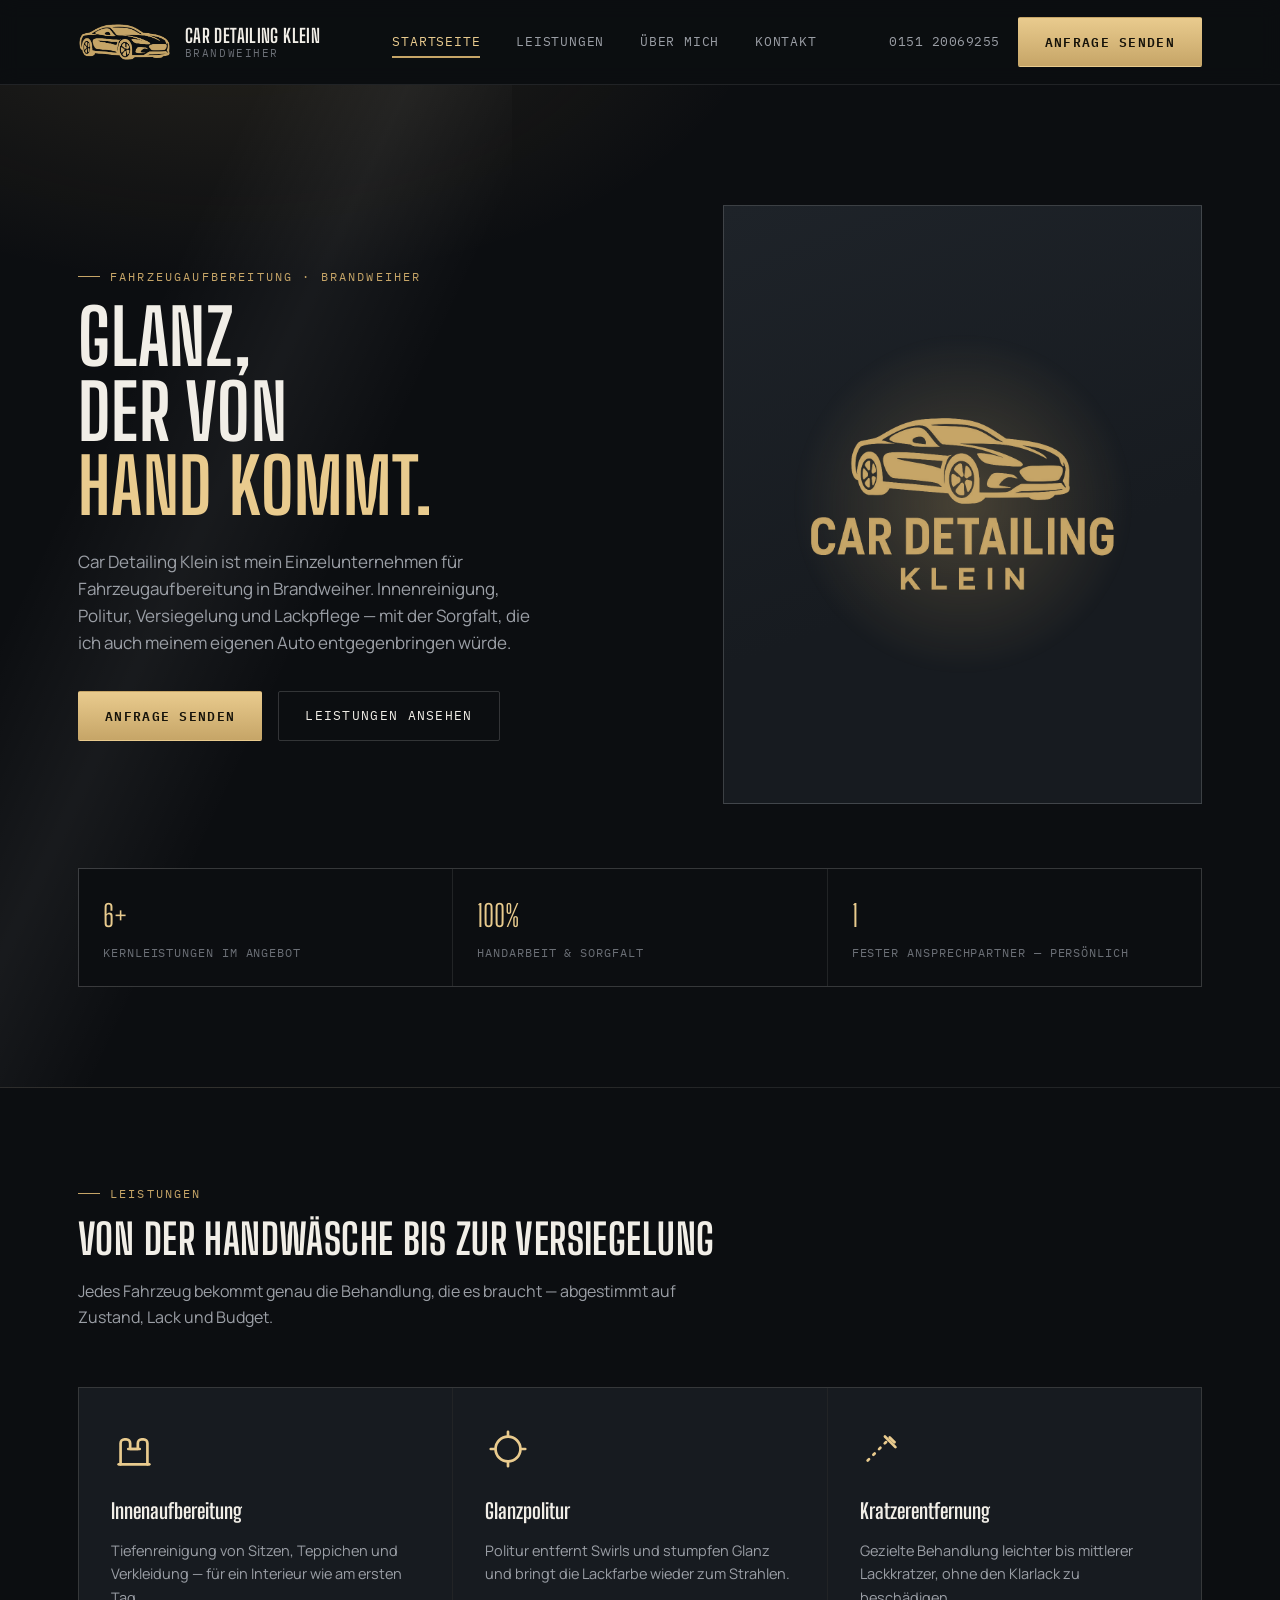
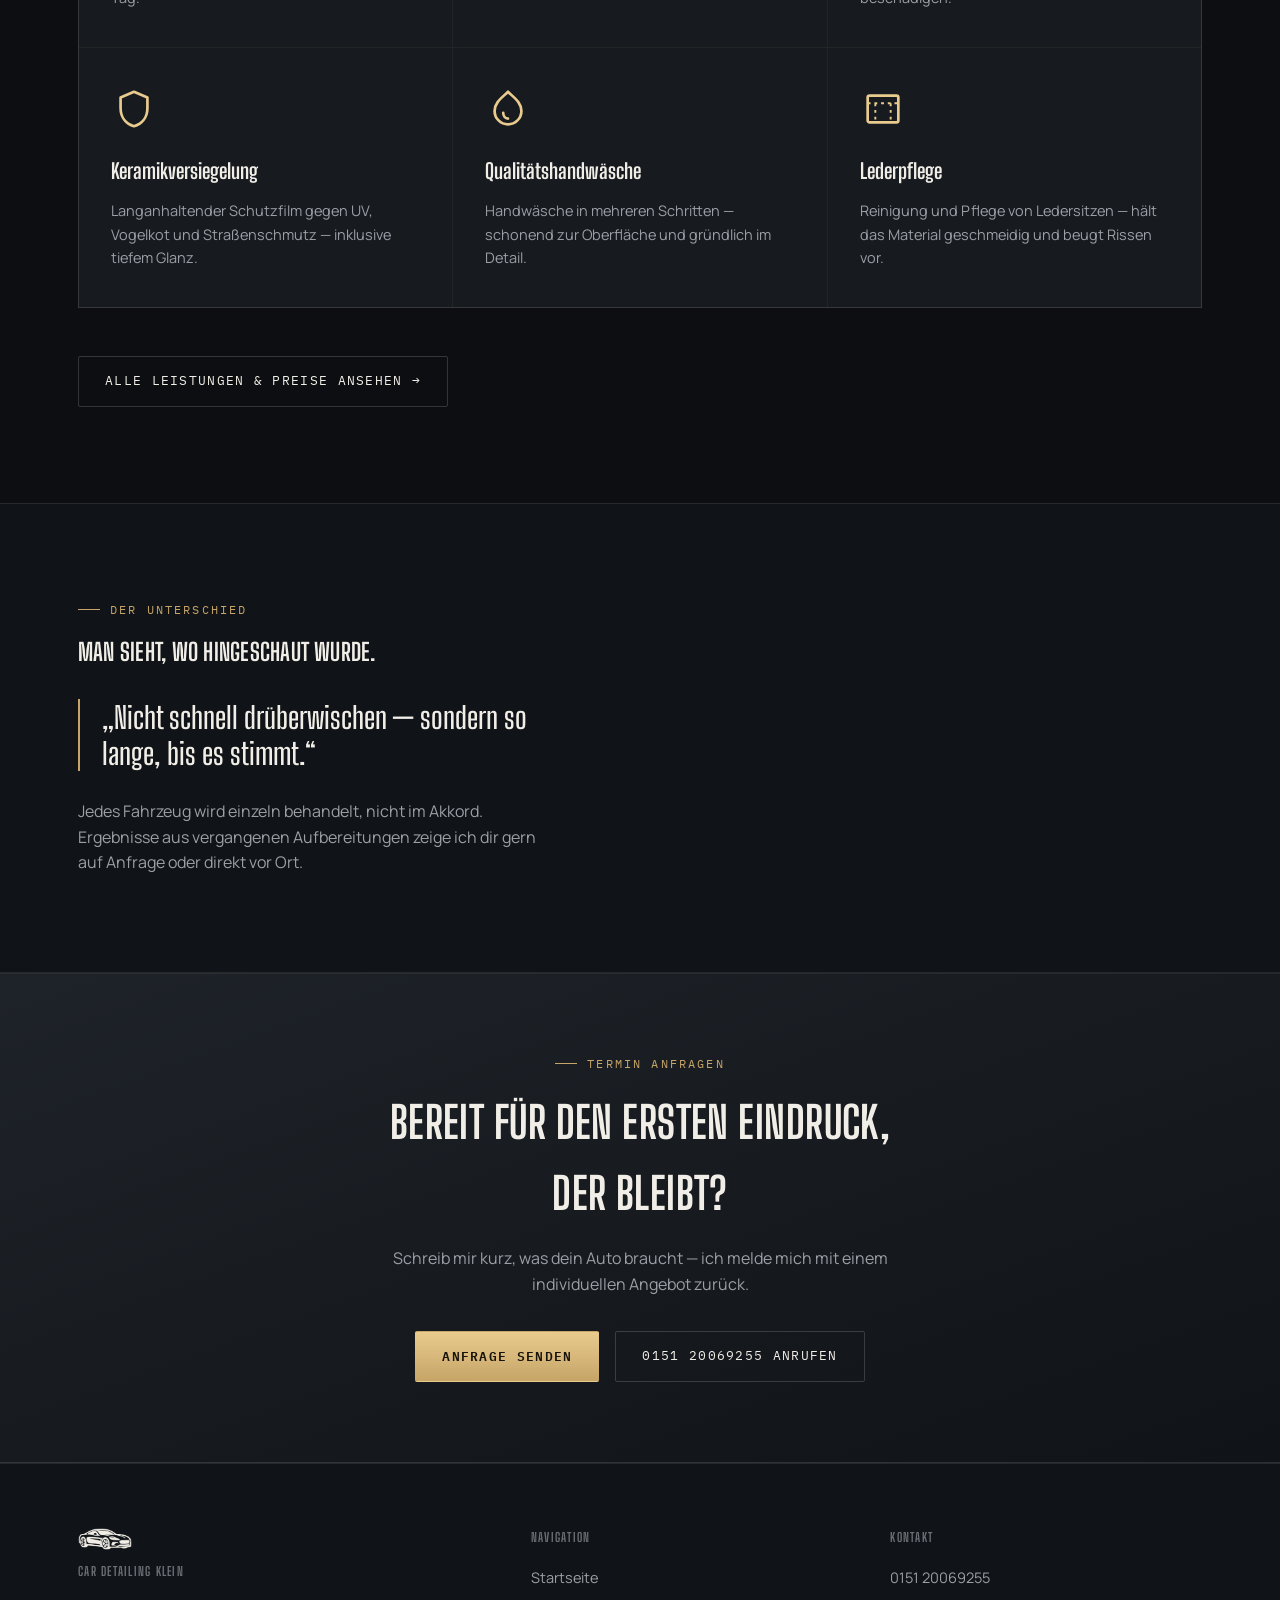
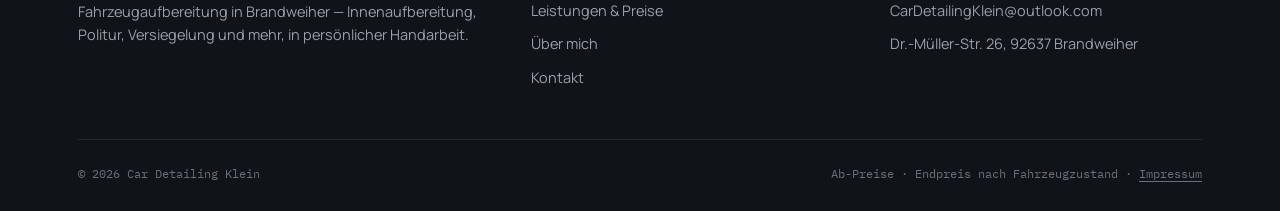
==== car-detailing-klein/index.html @ 84d0a54c "Add files via upload" ====
<!DOCTYPE html>
<html lang="de">
<head>
<meta charset="UTF-8">
<meta name="viewport" content="width=device-width, initial-scale=1.0">
<title>Car Detailing Klein — Fahrzeugaufbereitung in Brandweiher</title>
<meta name="description" content="Car Detailing Klein: professionelle Fahrzeugaufbereitung in Brandweiher. Innenaufbereitung, Glanzpolitur, Keramikversiegelung, Handwäsche und mehr — in Handarbeit.">
<link rel="preconnect" href="https://fonts.googleapis.com">
<link rel="preconnect" href="https://fonts.gstatic.com" crossorigin>
<link href="https://fonts.googleapis.com/css2?family=Big+Shoulders+Display:wght@600;700;800&family=Manrope:wght@400;500;600;700&family=IBM+Plex+Mono:wght@500&display=swap" rel="stylesheet">
<link rel="icon" type="image/png" sizes="32x32" href="assets/favicon-32.png">
<link rel="apple-touch-icon" sizes="180x180" href="assets/favicon-180.png">
<link rel="stylesheet" href="style.css">
</head>
<body>

<header class="site-header">
  <div class="container">
    <a class="brand" href="index.html" aria-label="Car Detailing Klein — Startseite">
      <img src="assets/logo-icon-gold.png" alt="Car Detailing Klein Logo" class="brand-mark">
      <div class="brand-name">
        <strong>Car Detailing Klein</strong>
        <em>Brandweiher</em>
      </div>
    </a>

    <nav class="main-nav" id="main-nav">
      <a href="index.html" class="active">Startseite</a>
      <a href="leistungen.html">Leistungen</a>
      <a href="ueber-uns.html">Über mich</a>
      <a href="kontakt.html">Kontakt</a>
    </nav>

    <div class="header-actions">
      <a class="header-phone" href="tel:+4915120069255">0151 20069255</a>
      <a class="btn btn-primary sheen desktop-only" href="kontakt.html">Anfrage senden</a>
      <button class="nav-toggle" id="nav-toggle" aria-label="Menü öffnen" aria-expanded="false" aria-controls="main-nav">
        <svg width="18" height="18" viewBox="0 0 18 18" fill="none"><path d="M2 4.5H16M2 9H16M2 13.5H16" stroke="currentColor" stroke-width="1.6" stroke-linecap="round"/></svg>
      </button>
    </div>
  </div>
</header>

<section class="hero">
  <div class="container">
    <div class="hero-grid">
      <div>
        <div class="eyebrow">Fahrzeugaufbereitung · Brandweiher</div>
        <h1>Glanz,<br>der von<br><span class="accent">Hand kommt.</span></h1>
        <p class="hero-sub">Car Detailing Klein ist mein Einzelunternehmen für Fahrzeugaufbereitung in Brandweiher. Innenreinigung, Politur, Versiegelung und Lackpflege — mit der Sorgfalt, die ich auch meinem eigenen Auto entgegenbringen würde.</p>
        <div class="hero-actions">
          <a class="btn btn-primary sheen" href="kontakt.html">Anfrage senden</a>
          <a class="btn btn-ghost" href="leistungen.html">Leistungen ansehen</a>
        </div>
      </div>

      <div class="hero-panel">
        <div class="glow"></div>
        <img src="assets/logo-full-gold.png" alt="Car Detailing Klein Logo" class="hero-logo">
      </div>
    </div>

    <div class="hero-stats">
      <div class="hero-stat">
        <span class="num">6+</span>
        <span class="label">Kernleistungen im Angebot</span>
      </div>
      <div class="hero-stat">
        <span class="num">100%</span>
        <span class="label">Handarbeit &amp; Sorgfalt</span>
      </div>
      <div class="hero-stat">
        <span class="num">1</span>
        <span class="label">Fester Ansprechpartner — persönlich</span>
      </div>
    </div>
  </div>
</section>

<section id="leistungen-overview">
  <div class="container">
    <div class="section-head">
      <div class="eyebrow">Leistungen</div>
      <h2>Von der Handwäsche bis zur Versiegelung</h2>
      <p>Jedes Fahrzeug bekommt genau die Behandlung, die es braucht — abgestimmt auf Zustand, Lack und Budget.</p>
    </div>

    <div class="grid-3">
      <div class="card">
        <div class="card-icon">
          <svg viewBox="0 0 24 24" fill="none"><path d="M5 20V9a2 2 0 0 1 2-2h1a2 2 0 0 1 2 2v3h4V9a2 2 0 0 1 2-2h1a2 2 0 0 1 2 2v11" stroke="currentColor" stroke-width="1.4" stroke-linecap="round" stroke-linejoin="round"/><path d="M4 20h16" stroke="currentColor" stroke-width="1.4" stroke-linecap="round"/><path d="M9 12h6" stroke="currentColor" stroke-width="1.4" stroke-linecap="round"/></svg>
        </div>
        <h3>Innenaufbereitung</h3>
        <p>Tiefenreinigung von Sitzen, Teppichen und Verkleidung — für ein Interieur wie am ersten Tag.</p>
      </div>

      <div class="card">
        <div class="card-icon">
          <svg viewBox="0 0 24 24" fill="none"><circle cx="12" cy="12" r="6.5" stroke="currentColor" stroke-width="1.4"/><path d="M12 3v2.2M12 18.8V21M3 12h2.2M18.8 12H21" stroke="currentColor" stroke-width="1.4" stroke-linecap="round"/></svg>
        </div>
        <h3>Glanzpolitur</h3>
        <p>Politur entfernt Swirls und stumpfen Glanz und bringt die Lackfarbe wieder zum Strahlen.</p>
      </div>

      <div class="card">
        <div class="card-icon">
          <svg viewBox="0 0 24 24" fill="none"><path d="M4 18L15 7" stroke="currentColor" stroke-width="1.4" stroke-linecap="round" stroke-dasharray="1 3.2"/><path d="M13 5.5L18.5 11" stroke="currentColor" stroke-width="1.4" stroke-linecap="round"/><path d="M15.5 6L18 8.5" stroke="currentColor" stroke-width="1.4" stroke-linecap="round"/></svg>
        </div>
        <h3>Kratzerentfernung</h3>
        <p>Gezielte Behandlung leichter bis mittlerer Lackkratzer, ohne den Klarlack zu beschädigen.</p>
      </div>

      <div class="card">
        <div class="card-icon">
          <svg viewBox="0 0 24 24" fill="none"><path d="M12 3l7 3v5.5C19 16.5 16 19.8 12 21c-4-1.2-7-4.5-7-9.5V6l7-3Z" stroke="currentColor" stroke-width="1.4" stroke-linejoin="round"/></svg>
        </div>
        <h3>Keramikversiegelung</h3>
        <p>Langanhaltender Schutzfilm gegen UV, Vogelkot und Straßenschmutz — inklusive tiefem Glanz.</p>
      </div>

      <div class="card">
        <div class="card-icon">
          <svg viewBox="0 0 24 24" fill="none"><path d="M12 3C9 6 5 8.5 5 13a7 7 0 0 0 14 0c0-4.5-4-7-7-10Z" stroke="currentColor" stroke-width="1.4" stroke-linejoin="round"/><path d="M9.5 14c0 1.7 1.1 3 2.5 3" stroke="currentColor" stroke-width="1.4" stroke-linecap="round"/></svg>
        </div>
        <h3>Qualitätshandwäsche</h3>
        <p>Handwäsche in mehreren Schritten — schonend zur Oberfläche und gründlich im Detail.</p>
      </div>

      <div class="card">
        <div class="card-icon">
          <svg viewBox="0 0 24 24" fill="none"><rect x="4" y="5" width="16" height="14" rx="1" stroke="currentColor" stroke-width="1.4"/><path d="M4 9h16M8 9v10M16 9v10" stroke="currentColor" stroke-width="1" stroke-dasharray="1.5 2"/></svg>
        </div>
        <h3>Lederpflege</h3>
        <p>Reinigung und Pflege von Ledersitzen — hält das Material geschmeidig und beugt Rissen vor.</p>
      </div>
    </div>

    <div class="section-foot">
      <a class="btn btn-ghost" href="leistungen.html">Alle Leistungen &amp; Preise ansehen →</a>
    </div>
  </div>
</section>

<section class="section-alt">
  <div class="container split">
    <div>
      <div class="eyebrow">Der Unterschied</div>
      <h2>Man sieht, wo hingeschaut wurde.</h2>
      <p class="pull-line">„Nicht schnell drüberwischen — sondern so lange, bis es stimmt.“</p>
      <p>Jedes Fahrzeug wird einzeln behandelt, nicht im Akkord. Ergebnisse aus vergangenen Aufbereitungen zeige ich dir gern auf Anfrage oder direkt vor Ort.</p>
    </div>
  </div>
</section>

<section class="cta-band">
  <div class="container">
    <div class="eyebrow" style="justify-content:center;">Termin anfragen</div>
    <h2>Bereit für den ersten Eindruck,<br>der bleibt?</h2>
    <p>Schreib mir kurz, was dein Auto braucht — ich melde mich mit einem individuellen Angebot zurück.</p>
    <div class="cta-actions">
      <a class="btn btn-primary sheen" href="kontakt.html">Anfrage senden</a>
      <a class="btn btn-ghost" href="tel:+4915120069255">0151 20069255 anrufen</a>
    </div>
  </div>
</section>

<footer class="site-footer">
  <div class="container">
    <div class="footer-grid">
      <div class="footer-col">
        <img src="assets/logo-icon-cream.png" alt="" class="footer-brand-mark">
        <h4>Car Detailing Klein</h4>
        <p>Fahrzeugaufbereitung in Brandweiher — Innenaufbereitung, Politur, Versiegelung und mehr, in persönlicher Handarbeit.</p>
      </div>
      <div class="footer-col">
        <h4>Navigation</h4>
        <a href="index.html">Startseite</a>
        <a href="leistungen.html">Leistungen &amp; Preise</a>
        <a href="ueber-uns.html">Über mich</a>
        <a href="kontakt.html">Kontakt</a>
      </div>
      <div class="footer-col">
        <h4>Kontakt</h4>
        <a href="tel:+4915120069255">0151 20069255</a>
        <a href="mailto:CarDetailingKlein@outlook.com">CarDetailingKlein@outlook.com</a>
        <a href="kontakt.html">Dr.-Müller-Str. 26, 92637 Brandweiher</a>
      </div>
    </div>
    <div class="footer-bottom">
      <span>© <span id="year"></span> Car Detailing Klein</span>
      <span>Ab-Preise · Endpreis nach Fahrzeugzustand · <a href="impressum.html">Impressum</a></span>
    </div>
  </div>
</footer>

<script src="script.js"></script>
</body>
</html>
---- car-detailing-klein/style.css ----
/* ==========================================================================
   Car Detailing Klein — Stylesheet
   Design: Premium/dunkel, Akzent "gebürstetes Gold", Signatur: Politur-Sheen
   ========================================================================== */

:root {
  --bg:          #0C0E11;
  --bg-alt:      #101317;
  --panel:       #171B20;
  --panel-2:     #1E2329;
  --line:        rgba(255, 255, 255, 0.09);
  --line-strong: rgba(255, 255, 255, 0.16);
  --gold:        #C6A567;
  --gold-bright: #E9CB8E;
  --gold-dim:    #8A7143;
  --text:        #F1EEE7;
  --text-muted:  #9B9FA6;
  --text-faint:  #6B6F76;
  --danger:      #B65C4A;

  --radius-sm: 2px;
  --radius-md: 3px;

  --font-display: "Big Shoulders Display", sans-serif;
  --font-body: "Manrope", sans-serif;
  --font-mono: "IBM Plex Mono", monospace;

  --container: 1180px;
}

@media (prefers-reduced-motion: reduce) {
  *, *::before, *::after {
    animation-duration: 0.001ms !important;
    animation-iteration-count: 1 !important;
    transition-duration: 0.001ms !important;
    scroll-behavior: auto !important;
  }
}

* { box-sizing: border-box; }
html { scroll-behavior: smooth; }

body {
  margin: 0;
  background: var(--bg);
  color: var(--text);
  font-family: var(--font-body);
  font-size: 16px;
  line-height: 1.6;
  -webkit-font-smoothing: antialiased;
}

img { max-width: 100%; display: block; }

a { color: inherit; text-decoration: none; }

.container {
  max-width: var(--container);
  margin: 0 auto;
  padding: 0 28px;
}

h1, h2, h3, h4 {
  font-family: var(--font-display);
  font-weight: 700;
  letter-spacing: 0.01em;
  margin: 0;
  color: var(--text);
  text-transform: uppercase;
}

.eyebrow {
  font-family: var(--font-mono);
  font-size: 12px;
  letter-spacing: 0.18em;
  text-transform: uppercase;
  color: var(--gold);
  display: flex;
  align-items: center;
  gap: 10px;
  margin-bottom: 14px;
}
.eyebrow::before {
  content: "";
  width: 22px;
  height: 1px;
  background: var(--gold);
  display: inline-block;
}

p { color: var(--text-muted); margin: 0 0 1em; }
p:last-child { margin-bottom: 0; }

::selection { background: var(--gold-dim); color: var(--text); }

:focus-visible {
  outline: 2px solid var(--gold-bright);
  outline-offset: 2px;
}

/* ---------------------------------- Buttons ---------------------------------- */

.btn {
  position: relative;
  display: inline-flex;
  align-items: center;
  justify-content: center;
  gap: 10px;
  padding: 14px 26px;
  font-family: var(--font-mono);
  font-size: 13px;
  letter-spacing: 0.1em;
  text-transform: uppercase;
  border-radius: var(--radius-sm);
  border: 1px solid transparent;
  cursor: pointer;
  overflow: hidden;
  white-space: nowrap;
  transition: transform 0.2s ease, border-color 0.2s ease, background 0.2s ease;
}

.btn-primary {
  background: linear-gradient(180deg, var(--gold-bright), var(--gold));
  color: #16130A;
  font-weight: 600;
}
.btn-primary:hover { transform: translateY(-1px); }

.btn-ghost {
  background: transparent;
  border-color: var(--line-strong);
  color: var(--text);
}
.btn-ghost:hover { border-color: var(--gold); color: var(--gold-bright); }

/* Signature element: polish sheen sweep */
.sheen { position: relative; overflow: hidden; }
.sheen::after {
  content: "";
  position: absolute;
  top: 0;
  left: -60%;
  width: 40%;
  height: 100%;
  background: linear-gradient(115deg, transparent, rgba(255, 255, 255, 0.35), transparent);
  transform: skewX(-18deg);
  transition: left 0.7s ease;
  pointer-events: none;
}
.sheen:hover::after,
.sheen:focus-visible::after { left: 130%; }

/* ---------------------------------- Header ---------------------------------- */

.site-header {
  position: sticky;
  top: 0;
  z-index: 50;
  background: rgba(12, 14, 17, 0.86);
  backdrop-filter: blur(10px);
  border-bottom: 1px solid var(--line);
}

.site-header .container {
  display: flex;
  align-items: center;
  justify-content: space-between;
  height: 84px;
}

.brand {
  display: flex;
  align-items: center;
  gap: 14px;
}

.brand-mark {
  height: 38px;
  width: auto;
  flex-shrink: 0;
}

.brand-name {
  display: flex;
  flex-direction: column;
  line-height: 1.15;
}
.brand-name strong {
  font-family: var(--font-display);
  font-weight: 700;
  font-size: 19px;
  text-transform: uppercase;
  letter-spacing: 0.02em;
}
.brand-name em {
  font-style: normal;
  font-family: var(--font-mono);
  font-size: 11px;
  letter-spacing: 0.14em;
  text-transform: uppercase;
  color: var(--text-faint);
}

.main-nav {
  display: flex;
  align-items: center;
  gap: 36px;
}
.main-nav a {
  font-family: var(--font-mono);
  font-size: 13px;
  letter-spacing: 0.06em;
  text-transform: uppercase;
  color: var(--text-muted);
  position: relative;
  padding: 6px 0;
  transition: color 0.2s ease;
}
.main-nav a:hover { color: var(--text); }
.main-nav a.active { color: var(--gold-bright); }
.main-nav a.active::after {
  content: "";
  position: absolute;
  left: 0; right: 0; bottom: 0;
  height: 2px;
  background: var(--gold);
}

.header-actions { display: flex; align-items: center; gap: 18px; }
.header-phone {
  font-family: var(--font-mono);
  font-size: 13px;
  letter-spacing: 0.04em;
  color: var(--text-muted);
  display: none;
}
.header-phone:hover { color: var(--gold-bright); }

.nav-toggle {
  display: none;
  width: 40px;
  height: 40px;
  border: 1px solid var(--line-strong);
  background: transparent;
  border-radius: var(--radius-sm);
  color: var(--text);
  align-items: center;
  justify-content: center;
  cursor: pointer;
}

@media (min-width: 900px) {
  .header-phone { display: inline; }
}

@media (max-width: 899px) {
  .main-nav {
    position: fixed;
    inset: 84px 0 0 0;
    background: var(--bg-alt);
    flex-direction: column;
    justify-content: flex-start;
    align-items: flex-start;
    padding: 32px 28px;
    gap: 22px;
    transform: translateX(100%);
    transition: transform 0.3s ease;
    border-top: 1px solid var(--line);
  }
  .main-nav.open { transform: translateX(0); }
  .main-nav a { font-size: 16px; }
  .nav-toggle { display: flex; }
  .header-actions .btn-primary.desktop-only { display: none; }
}

/* ---------------------------------- Hero ---------------------------------- */

.hero {
  position: relative;
  overflow: hidden;
  padding: 120px 0 100px;
  background:
    radial-gradient(ellipse 900px 500px at 18% -10%, rgba(198, 165, 103, 0.14), transparent 60%),
    var(--bg);
  border-bottom: 1px solid var(--line);
}

.hero::after {
  content: "";
  position: absolute;
  top: -20%;
  left: -20%;
  width: 60%;
  height: 160%;
  background: linear-gradient(115deg, transparent 40%, rgba(255,255,255,0.05) 50%, transparent 60%);
  animation: hero-sweep 9s ease-in-out infinite;
  pointer-events: none;
}
@keyframes hero-sweep {
  0%   { transform: translateX(-10%); }
  50%  { transform: translateX(160%); }
  100% { transform: translateX(160%); }
}

.hero-grid {
  position: relative;
  z-index: 1;
  display: grid;
  grid-template-columns: 1.1fr 0.9fr;
  gap: 60px;
  align-items: center;
}

.hero h1 {
  font-size: clamp(42px, 6vw, 76px);
  line-height: 0.98;
  margin-bottom: 24px;
}
.hero h1 .accent { color: var(--gold-bright); }

.hero-sub {
  font-size: 17px;
  max-width: 46ch;
  margin-bottom: 34px;
}

.hero-actions { display: flex; gap: 16px; flex-wrap: wrap; }

.hero-panel {
  position: relative;
  aspect-ratio: 4 / 5;
  background: linear-gradient(160deg, var(--panel-2), var(--panel) 60%);
  border: 1px solid var(--line-strong);
  display: flex;
  align-items: center;
  justify-content: center;
  overflow: hidden;
}
.hero-panel .glow {
  position: absolute;
  width: 340px;
  height: 340px;
  background: radial-gradient(circle, rgba(198,165,103,0.28), transparent 70%);
  filter: blur(4px);
}
.hero-logo {
  position: relative;
  width: 66%;
  max-width: 320px;
}

.footer-brand-mark {
  height: 22px;
  width: auto;
  margin-bottom: 12px;
}

.hero-stats {
  position: relative;
  z-index: 1;
  display: grid;
  grid-template-columns: repeat(3, 1fr);
  gap: 1px;
  background: var(--line);
  border: 1px solid var(--line);
  margin-top: 64px;
}
.hero-stat {
  background: var(--bg);
  padding: 22px 24px;
}
.hero-stat .num {
  font-family: var(--font-display);
  font-size: 30px;
  color: var(--gold-bright);
  display: block;
}
.hero-stat .label {
  font-family: var(--font-mono);
  font-size: 11.5px;
  letter-spacing: 0.08em;
  text-transform: uppercase;
  color: var(--text-faint);
}

@media (max-width: 900px) {
  .hero-grid { grid-template-columns: 1fr; }
  .hero-panel { aspect-ratio: 16/10; max-width: 480px; }
  .hero-stats { grid-template-columns: 1fr; }
}

/* ---------------------------------- Page header (subpages) ---------------------------------- */

.page-header {
  position: relative;
  overflow: hidden;
  padding: 84px 0 64px;
  background:
    radial-gradient(ellipse 800px 400px at 85% -20%, rgba(198, 165, 103, 0.12), transparent 60%),
    var(--bg);
  border-bottom: 1px solid var(--line);
}
.page-header h1 {
  font-size: clamp(36px, 5vw, 58px);
  line-height: 1.02;
  max-width: 16ch;
}
.page-header .lede {
  margin-top: 20px;
  max-width: 58ch;
  font-size: 16.5px;
}
.breadcrumb {
  font-family: var(--font-mono);
  font-size: 12px;
  letter-spacing: 0.08em;
  text-transform: uppercase;
  color: var(--text-faint);
  margin-bottom: 20px;
}
.breadcrumb a { color: var(--text-faint); }
.breadcrumb a:hover { color: var(--gold-bright); }

/* ---------------------------------- Sections ---------------------------------- */

section { padding: 96px 0; }
.section-alt { background: var(--bg-alt); border-top: 1px solid var(--line); border-bottom: 1px solid var(--line); }

.section-head { max-width: 640px; margin-bottom: 56px; }
.section-head h2 { font-size: clamp(28px, 3.6vw, 42px); line-height: 1.05; }
.section-head p { margin-top: 18px; font-size: 16px; }

.section-foot { margin-top: 48px; }

/* ---------------------------------- Service cards ---------------------------------- */

.grid-3 { display: grid; grid-template-columns: repeat(3, 1fr); gap: 1px; background: var(--line); border: 1px solid var(--line); }
.grid-2 { display: grid; grid-template-columns: repeat(2, 1fr); gap: 1px; background: var(--line); border: 1px solid var(--line); }

.card {
  position: relative;
  background: var(--panel);
  padding: 38px 32px;
  overflow: hidden;
  transition: background 0.25s ease;
}
.card:hover { background: var(--panel-2); }

.card-icon {
  width: 46px;
  height: 46px;
  margin-bottom: 22px;
  color: var(--gold-bright);
}
.card-icon svg { width: 100%; height: 100%; }

.card h3 {
  font-size: 21px;
  margin-bottom: 12px;
  text-transform: none;
  letter-spacing: 0;
}
.card p { font-size: 14.5px; }

@media (max-width: 900px) {
  .grid-3, .grid-2 { grid-template-columns: 1fr; }
}

/* ---------------------------------- Before / after placeholder ---------------------------------- */

.media-frame {
  position: relative;
  aspect-ratio: 4/3;
  background:
    repeating-linear-gradient(135deg, rgba(255,255,255,0.03) 0 2px, transparent 2px 14px),
    linear-gradient(160deg, var(--panel-2), var(--panel));
  border: 1px solid var(--line-strong);
  display: flex;
  align-items: center;
  justify-content: center;
  text-align: center;
  padding: 24px;
}
.media-frame .hint {
  font-family: var(--font-mono);
  font-size: 11.5px;
  letter-spacing: 0.08em;
  text-transform: uppercase;
  color: var(--text-faint);
}
.media-frame svg { width: 30%; margin-bottom: 16px; opacity: 0.6; }
.media-frame svg.media-illustration {
  width: 74%;
  max-width: 260px;
  margin-bottom: 0;
  opacity: 1;
}
.media-frame .frame-tag {
  position: absolute;
  top: 16px;
  left: 16px;
}
.media-frame .frame-caption {
  position: absolute;
  bottom: 16px;
  left: 0;
  right: 0;
  text-align: center;
}

/* ---------------------------------- Quote / about ---------------------------------- */

.split {
  display: grid;
  grid-template-columns: 0.9fr 1.1fr;
  gap: 64px;
  align-items: center;
}
@media (max-width: 900px) {
  .split { grid-template-columns: 1fr; }
}

.pull-line {
  border-left: 2px solid var(--gold);
  padding-left: 22px;
  font-family: var(--font-display);
  font-size: clamp(22px, 2.6vw, 30px);
  line-height: 1.2;
  color: var(--text);
  text-transform: none;
  font-weight: 600;
  margin: 28px 0;
}

/* ---------------------------------- CTA band ---------------------------------- */

.cta-band {
  position: relative;
  overflow: hidden;
  background: linear-gradient(160deg, var(--panel-2), var(--bg-alt));
  border-top: 1px solid var(--line);
  border-bottom: 1px solid var(--line);
  padding: 80px 0;
  text-align: center;
}
.cta-band h2 { font-size: clamp(28px, 4vw, 44px); margin-bottom: 18px; }
.cta-band p { max-width: 52ch; margin: 0 auto 34px; }
.cta-actions { display: flex; gap: 16px; justify-content: center; flex-wrap: wrap; }

/* ---------------------------------- Table (Leistungen) ---------------------------------- */

.service-table { width: 100%; border-collapse: collapse; margin-top: 8px; }
.service-table th, .service-table td {
  text-align: left;
  padding: 18px 20px;
  border-bottom: 1px solid var(--line);
  font-size: 15px;
}
.service-table th {
  font-family: var(--font-mono);
  font-size: 11.5px;
  letter-spacing: 0.1em;
  text-transform: uppercase;
  color: var(--text-faint);
  font-weight: 500;
}
.service-table td.price { font-family: var(--font-mono); color: var(--gold-bright); white-space: nowrap; }

/* ---------------------------------- Package cards (Leistungen) ---------------------------------- */

.package-card {
  display: flex;
  flex-direction: column;
  gap: 0;
}

.package-badge {
  align-self: flex-start;
  margin-bottom: 16px;
}

.package-name {
  font-family: var(--font-display);
  font-size: 22px;
  letter-spacing: 0.01em;
  text-transform: uppercase;
  color: var(--text);
  margin-bottom: 10px;
}

.package-price {
  display: flex;
  align-items: baseline;
  gap: 7px;
  margin-bottom: 14px;
}
.package-price .pkg-from {
  font-family: var(--font-mono);
  font-size: 12px;
  letter-spacing: 0.1em;
  text-transform: uppercase;
  color: var(--text-faint);
}
.package-price .pkg-amount {
  font-family: var(--font-display);
  font-size: 42px;
  line-height: 1;
  color: var(--gold-bright);
  font-weight: 700;
}
.package-price .pkg-currency {
  font-family: var(--font-display);
  font-size: 19px;
  color: var(--gold-bright);
}

.package-tagline {
  font-size: 14px;
  color: var(--text-muted);
  margin-bottom: 22px;
}

.package-divider {
  border: none;
  height: 1px;
  background: var(--line);
  margin: 0 0 22px;
}

.package-list {
  list-style: none;
  margin: 0 0 28px;
  padding: 0;
  display: flex;
  flex-direction: column;
  gap: 12px;
}
.package-list li {
  display: flex;
  align-items: flex-start;
  gap: 10px;
  font-size: 14.5px;
  color: var(--text-muted);
}
.package-list li::before {
  content: "✓";
  flex-shrink: 0;
  color: var(--gold-bright);
  font-family: var(--font-mono);
  font-size: 13px;
  line-height: 1.5;
}
.package-list li span {
  color: var(--text-faint);
  font-size: 13px;
}

.package-card .btn {
  align-self: flex-start;
  margin-top: auto;
}

.package-card.featured {
  background: var(--panel-2);
  box-shadow: inset 0 0 0 1px var(--gold-dim);
}
.package-card.featured:hover { background: var(--panel-2); }

/* ---------------------------------- Contact ---------------------------------- */

.contact-grid { display: grid; grid-template-columns: 1fr 1fr; gap: 64px; }
@media (max-width: 900px) { .contact-grid { grid-template-columns: 1fr; } }

.contact-list { list-style: none; margin: 0; padding: 0; display: flex; flex-direction: column; gap: 28px; }
.contact-list li { display: flex; gap: 18px; align-items: flex-start; }
.contact-list .ico {
  width: 40px; height: 40px; flex-shrink: 0;
  border: 1px solid var(--line-strong);
  display: flex; align-items: center; justify-content: center;
  color: var(--gold-bright);
}
.contact-list .ico svg { width: 18px; height: 18px; }
.contact-list .label {
  font-family: var(--font-mono);
  font-size: 11px;
  letter-spacing: 0.1em;
  text-transform: uppercase;
  color: var(--text-faint);
  margin-bottom: 4px;
}
.contact-list .value { font-size: 16px; color: var(--text); }
.contact-list .value a:hover { color: var(--gold-bright); }

.hours-row { display: flex; justify-content: space-between; padding: 10px 0; border-bottom: 1px solid var(--line); font-size: 15px; }
.hours-row span:first-child { color: var(--text-muted); font-family: var(--font-mono); font-size: 13px; letter-spacing: 0.04em; }
.hours-row:last-child { border-bottom: none; }

.map-frame {
  border: 1px solid var(--line-strong);
  overflow: hidden;
  filter: grayscale(0.4) contrast(1.05);
}
.map-frame iframe { width: 100%; height: 100%; min-height: 340px; border: 0; display: block; }

/* ---------------------------------- Footer ---------------------------------- */

.site-footer {
  background: var(--bg-alt);
  border-top: 1px solid var(--line);
  padding: 64px 0 28px;
}
.footer-grid {
  display: grid;
  grid-template-columns: 1.3fr 1fr 1fr;
  gap: 48px;
  padding-bottom: 40px;
  border-bottom: 1px solid var(--line);
}
@media (max-width: 700px) { .footer-grid { grid-template-columns: 1fr; gap: 36px; } }

.footer-col h4 {
  font-size: 12.5px;
  letter-spacing: 0.1em;
  color: var(--text-faint);
  margin-bottom: 18px;
}
.footer-col p, .footer-col a { font-size: 14.5px; }
.footer-col a { display: block; color: var(--text-muted); margin-bottom: 10px; transition: color 0.2s ease; }
.footer-col a:hover { color: var(--gold-bright); }

.footer-bottom {
  display: flex;
  justify-content: space-between;
  align-items: center;
  padding-top: 24px;
  font-family: var(--font-mono);
  font-size: 12px;
  color: var(--text-faint);
  flex-wrap: wrap;
  gap: 12px;
}

/* ---------------------------------- Utility ---------------------------------- */

.mt-0 { margin-top: 0; }
.text-center { text-align: center; }
.tag {
  display: inline-flex;
  align-items: center;
  font-family: var(--font-mono);
  font-size: 11.5px;
  letter-spacing: 0.08em;
  text-transform: uppercase;
  color: var(--gold-bright);
  border: 1px solid var(--gold-dim);
  padding: 5px 12px;
  border-radius: var(--radius-sm);
}

/* ---------------------------------- Legal pages (Impressum / Datenschutz) ---------------------------------- */

.legal-content { max-width: 720px; }
.legal-block { margin-bottom: 42px; }
.legal-block:last-child { margin-bottom: 0; }
.legal-block h2 {
  font-size: 19px;
  letter-spacing: 0.02em;
  margin-bottom: 14px;
}
.legal-block p { margin-bottom: 8px; font-size: 15px; }
.legal-block address { font-style: normal; }

.todo {
  display: inline-block;
  background: rgba(182, 92, 74, 0.12);
  border: 1px dashed var(--danger);
  color: #E3A392;
  padding: 2px 9px;
  border-radius: var(--radius-sm);
  font-family: var(--font-mono);
  font-size: 13px;
  letter-spacing: 0.01em;
}

.footer-bottom a { color: var(--text-faint); text-decoration: underline; text-underline-offset: 3px; }
.footer-bottom a:hover { color: var(--gold-bright); }
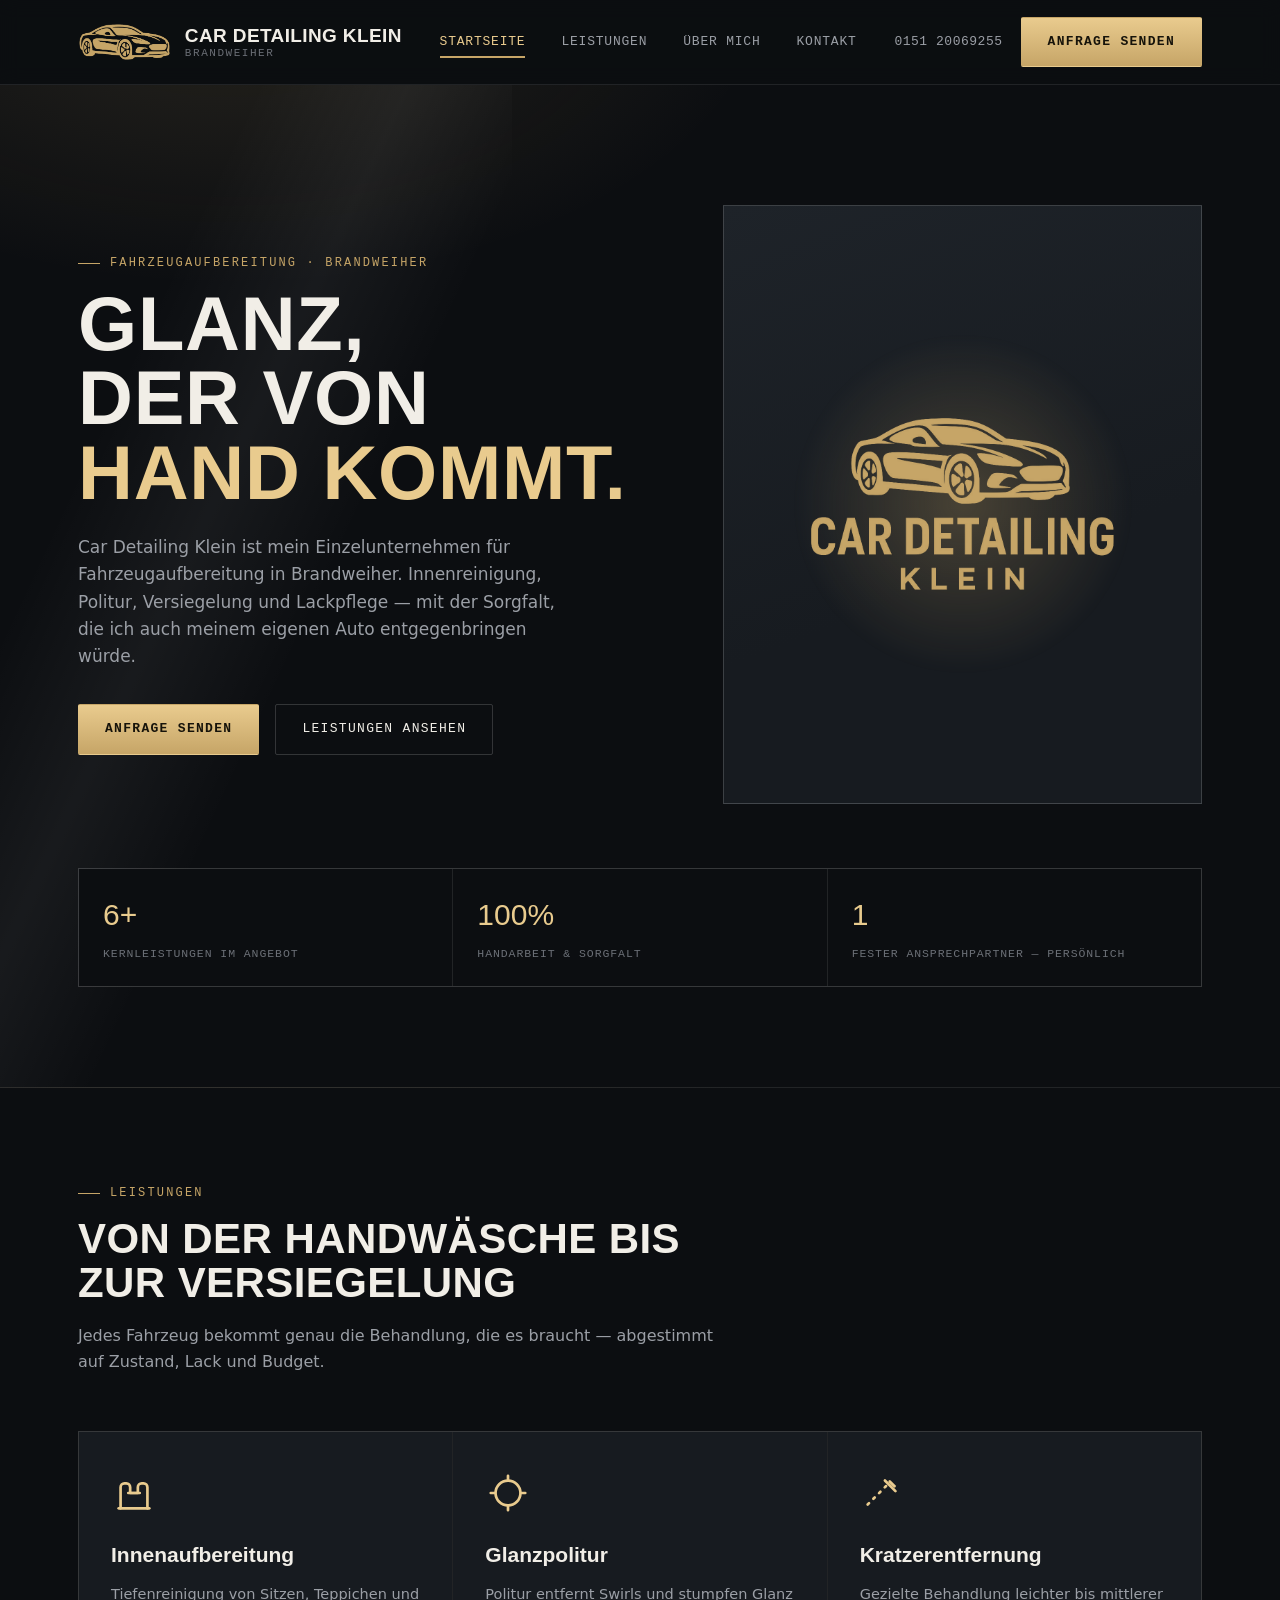
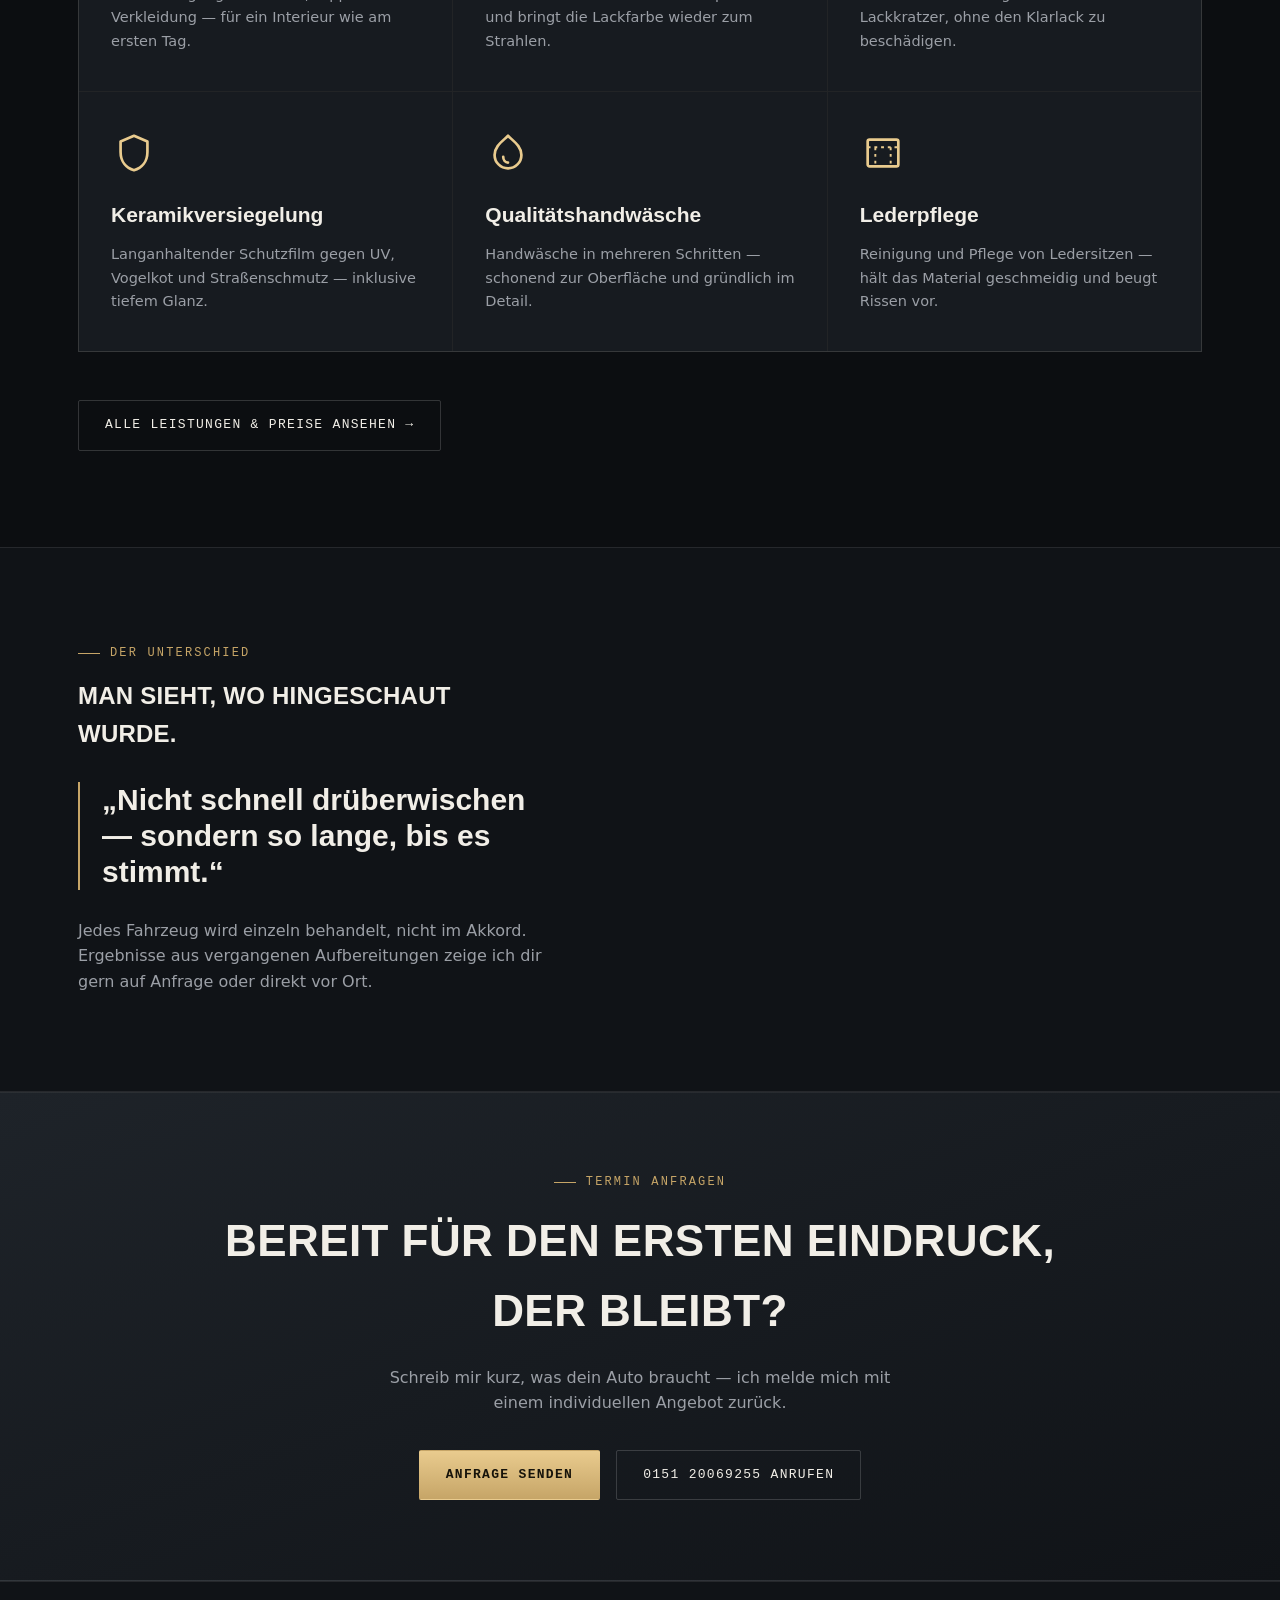
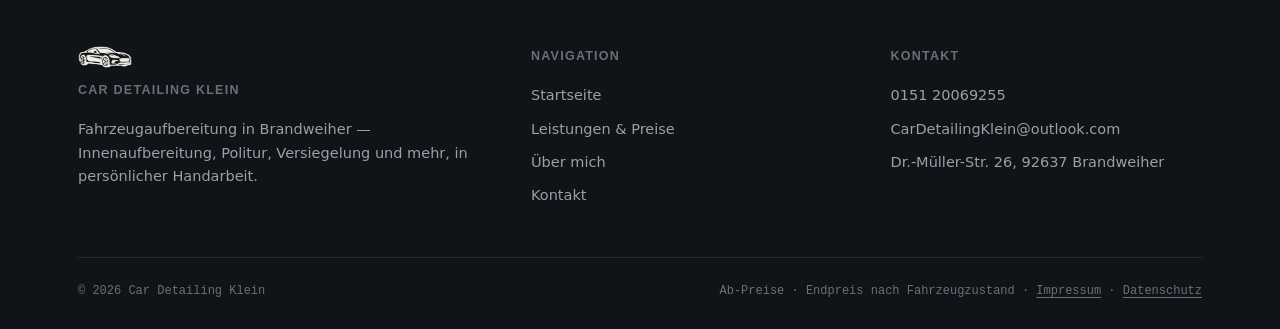
==== commit 2941db75: "Remove google fonts and add datenschutz" ====
--- a/car-detailing-klein/index.html
+++ b/car-detailing-klein/index.html
@@ -5,9 +5,6 @@
 <meta name="viewport" content="width=device-width, initial-scale=1.0">
 <title>Car Detailing Klein — Fahrzeugaufbereitung in Brandweiher</title>
 <meta name="description" content="Car Detailing Klein: professionelle Fahrzeugaufbereitung in Brandweiher. Innenaufbereitung, Glanzpolitur, Keramikversiegelung, Handwäsche und mehr — in Handarbeit.">
-<link rel="preconnect" href="https://fonts.googleapis.com">
-<link rel="preconnect" href="https://fonts.gstatic.com" crossorigin>
-<link href="https://fonts.googleapis.com/css2?family=Big+Shoulders+Display:wght@600;700;800&family=Manrope:wght@400;500;600;700&family=IBM+Plex+Mono:wght@500&display=swap" rel="stylesheet">
 <link rel="icon" type="image/png" sizes="32x32" href="assets/favicon-32.png">
 <link rel="apple-touch-icon" sizes="180x180" href="assets/favicon-180.png">
 <link rel="stylesheet" href="style.css">
@@ -188,7 +185,7 @@
     </div>
     <div class="footer-bottom">
       <span>© <span id="year"></span> Car Detailing Klein</span>
-      <span>Ab-Preise · Endpreis nach Fahrzeugzustand · <a href="impressum.html">Impressum</a></span>
+      <span>Ab-Preise · Endpreis nach Fahrzeugzustand · <a href="impressum.html">Impressum</a> · <a href="datenschutz.html">Datenschutz</a></span>
     </div>
   </div>
 </footer>
--- a/car-detailing-klein/style.css
+++ b/car-detailing-klein/style.css
@@ -21,9 +21,9 @@
   --radius-sm: 2px;
   --radius-md: 3px;
 
-  --font-display: "Big Shoulders Display", sans-serif;
-  --font-body: "Manrope", sans-serif;
-  --font-mono: "IBM Plex Mono", monospace;
+  --font-display: Impact, "Arial Black", sans-serif;
+  --font-body: system-ui, -apple-system, "Segoe UI", Arial, sans-serif;
+  --font-mono: "Courier New", Courier, monospace;
 
   --container: 1180px;
 }
